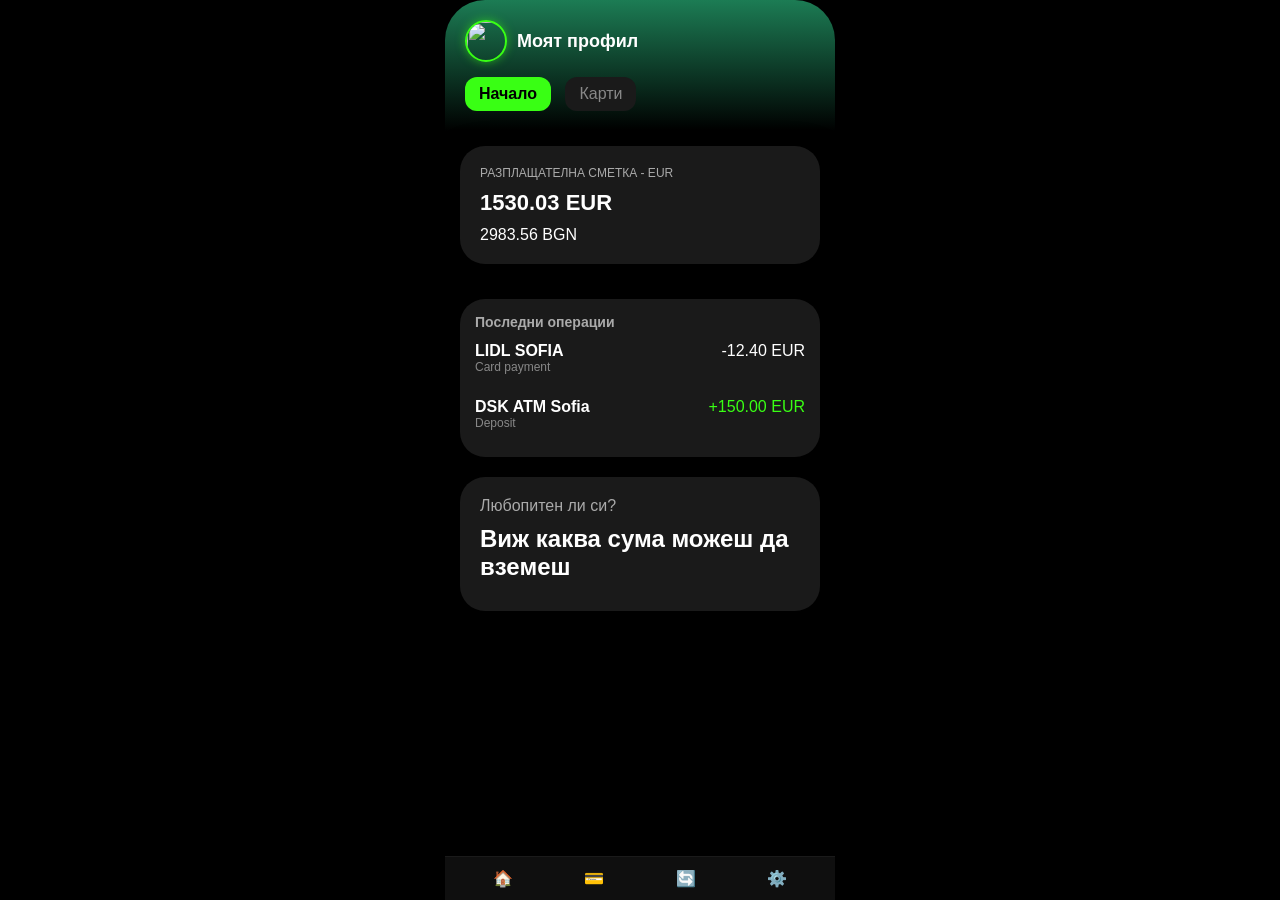
==== index.html @ 355b1a44 "Add files via upload" ====
<!DOCTYPE html>
<html lang="bg">
<head>
<meta charset="UTF-8">
<meta name="viewport" content="width=device-width, initial-scale=1.0">
<title>Bank UI</title>
<link rel="stylesheet" href="style.css">
</head>

<body>

<div class="phone">

  <!-- HEADER -->
  <div class="header">
    <div class="top">
      <img src="img/profile.png" class="avatar">
      <span>Моят профил</span>
    </div>

    <div class="tabs">
      <a href="index.html" class="tab-link active">Начало</a>
      <a href="cards.html" class="tab-link">Карти</a>
    </div>
  </div>

  <!-- CONTENT -->
  <div class="content">

    <!-- CARD -->
    <a href="details.html" class="card">
      <p class="small">РАЗПЛАЩАТЕЛНА СМЕТКА - EUR</p>
      <h2 id="balance"></h2>
      <span id="bgn"></span>
    </a>

    <!-- ACTIONS -->
    <div class="actions">
      
    </div>

   

    <!-- RECENTS -->
    <div class="section">
      <h3>Последни операции</h3>
      <div id="home-transactions"></div>
    </div>

    <!-- PROMO -->
    <div class="promo">
      <p>Любопитен ли си?</p>
      <h2>Виж каква сума можеш да вземеш</h2>
    </div>

  </div>

  <!-- BOTTOM NAV -->
  <div class="bottom">
    <div class="active">🏠</div>
    <div onclick="goTo('cards.html')">💳</div>
    <div>🔄</div>
    <div>⚙️</div>
  </div>

</div>

<script src="script.js"></script>
</body>
</html>
---- style.css ----
/* RESET */
* {
  margin: 0;
  padding: 0;
  box-sizing: border-box;
  font-family: -apple-system, sans-serif;
}

body {
  background: #000;
  color: white;
  transition: opacity 0.25s ease, transform 0.25s ease;
}

/* PAGE TRANSITIONS */
body.fade-out {
  opacity: 0;
  transform: translateX(-20px);
}

body.fade-in {
  opacity: 0;
  transform: translateX(20px);
}

/* PHONE */
.phone {
  max-width: 390px;
  margin: auto;
  min-height: 100vh;
  border-radius: 40px;
  overflow: hidden;
  background: #000;
}

/* HEADER */
.header {
  background: linear-gradient(180deg, #1c7c54 0%, #000 100%);
  padding: 20px;
}

.top {
  display: flex;
  align-items: center;
  gap: 10px;
}

.avatar {
  width: 42px;
  height: 42px;
  border-radius: 50%;
  object-fit: cover;

  border: 2px solid #39ff14;
  box-shadow: 0 0 10px rgba(57,255,20,0.5);
}

.top span {
  font-size: 18px;
  font-weight: 600;
}

/* TABS */
.tabs {
  margin-top: 15px;
}

.tab-link {
  text-decoration: none;
  color: #888;
  padding: 8px 14px;
  border-radius: 12px;
  background: #1a1a1a;
  margin-right: 10px;
  display: inline-block;
}

.tab-link.active {
  background: #39ff14;
  color: black;
  font-weight: 600;
}

/* CONTENT */
.content {
  padding: 15px;
}

/* CARD (HOME) */
.card {
  display: block;
  text-decoration: none;
  color: white;
  background: #1a1a1a;
  border-radius: 25px;
  padding: 20px;
  box-shadow: 0 10px 30px rgba(0,0,0,0.6);
}

.card:active {
  transform: scale(0.97);
}

.small {
  color: #aaa;
  font-size: 12px;
}

.card h2 {
  margin: 10px 0;
  font-size: 22px;
}

/* ACTIONS */
.actions {
  display: flex;
  justify-content: space-around;
  margin: 25px 0 10px;
}

.action {
  width: 55px;
  height: 55px;
  background: #1a1a1a;
  border-radius: 50%;
  display: flex;
  align-items: center;
  justify-content: center;
  color: #39ff14;
  font-size: 20px;
}

/* LABELS */
.labels {
  display: flex;
  justify-content: space-around;
  font-size: 12px;
  color: #39ff14;
  margin-bottom: 20px;
}

/* SECTION */
.section {
  background: #1a1a1a;
  padding: 15px;
  border-radius: 25px;
  margin-bottom: 20px;
}

.section h3 {
  font-size: 14px;
  color: #aaa;
}

/* HOME TRANSACTIONS */
.home-tx {
  display: flex;
  justify-content: space-between;
  padding: 12px 0;
}

.home-tx p {
  font-size: 12px;
  color: #888;
}

/* USERS */
.users {
  display: flex;
  gap: 10px;
  margin-top: 10px;
}

.users div {
  width: 45px;
  height: 45px;
  background: #2a2a2a;
  border-radius: 50%;
  display: flex;
  align-items: center;
  justify-content: center;
  color: #39ff14;
}

/* PROMO */
.promo {
  background: #1a1a1a;
  padding: 20px;
  border-radius: 25px;
}

.promo p {
  color: #aaa;
}

.promo h2 {
  margin: 10px 0;
}

.promo button {
  background: #39ff14;
  color: black;
  border: none;
  padding: 12px;
  border-radius: 12px;
  margin-top: 10px;
  font-weight: 600;
}

/* BOTTOM NAV */
.bottom {
  position: fixed;
  bottom: 0;
  width: 100%;
  max-width: 390px;
  display: flex;
  justify-content: space-around;
  background: #0f0f0f;
  padding: 12px;
  border-top: 1px solid #1a1a1a;
}

.bottom div {
  color: #777;
}

.bottom .active {
  color: #39ff14;
}

/* GREEN TEXT */
.green {
  color: #39ff14;
}

/* ================= CARD VIEW (FINAL) ================= */

.card-view {
  padding: 20px;
  display: flex;
  flex-direction: column;
  align-items: center;
}

/* CONTAINER */
.card-container {
  width: 100%;
  max-width: 320px;
  height: 200px;
  perspective: 1000px;
  margin-bottom: 30px;
  position: relative;
}

/* CARD SIDES */
.card-face {
  width: 100%;
  height: 100%;
  border-radius: 20px;
  position: absolute;
  backface-visibility: hidden;
  transition: transform 0.6s;
  padding: 20px;
  box-shadow: 0 15px 40px rgba(0,0,0,0.6);
}

/* FRONT */
.front {
  background: linear-gradient(135deg, #1c7c54, #0a0a0a);
  color: white;
}

/* BACK */
.back {
  background: #1a1a1a;
  transform: rotateY(180deg);
  color: white;
}

/* FLIP */
.card-container.flip .front {
  transform: rotateY(180deg);
}

.card-container.flip .back {
  transform: rotateY(0deg);
}

/* CHIP */
.chip {
  width: 40px;
  height: 30px;
  background: linear-gradient(#ccc, #999);
  border-radius: 6px;
}

/* NFC */
.nfc {
  position: absolute;
  right: 20px;
  top: 20px;
}

/* FRONT TEXT */
.card-number {
  margin-top: 50px;
  font-size: 20px;
  letter-spacing: 2px;
}

.card-name {
  margin-top: 20px;
  font-size: 14px;
}

.card-exp {
  position: absolute;
  right: 20px;
  bottom: 50px;
  font-size: 14px;
}

.visa {
  position: absolute;
  bottom: 15px;
  right: 20px;
  font-weight: bold;
  font-size: 18px;
}

/* BACK CARD REAL LOOK */
.strip {
  height: 40px;
  background: black;
  margin-top: 20px;
}

/* CVV */
.cvv-area {
  position: absolute;
  top: 40px;
  left: 20px;
  right: 20px;
  background: #eaeaea;
  padding: 10px;
  border-radius: 6px;
  display: flex;
  justify-content: space-between;
  color: black;
}

/* BACK TEXT */
.card-number-back {
  position: absolute;
  top: 109px;
  left: 20px;
  font-size: 18px;
  letter-spacing: 2px;
}

.card-name-back {
  position: absolute;
  bottom: 45px;
  left: 20px;
  font-size: 14px;
}

.card-exp-back {
  position: absolute;
  bottom: 25px;
  left: 20px;
  font-size: 12px;
  color: #aaa;
}

/* BUTTON */
.show-btn {
  background: #39ff14;
  border: none;
  padding: 14px 20px;
  border-radius: 14px;
  font-weight: 600;
  width: 80%;
  max-width: 260px;
  margin-top: 10px;
  box-shadow: 0 5px 15px rgba(57,255,20,0.3);
}

.show-btn:active {
  transform: scale(0.95);
}
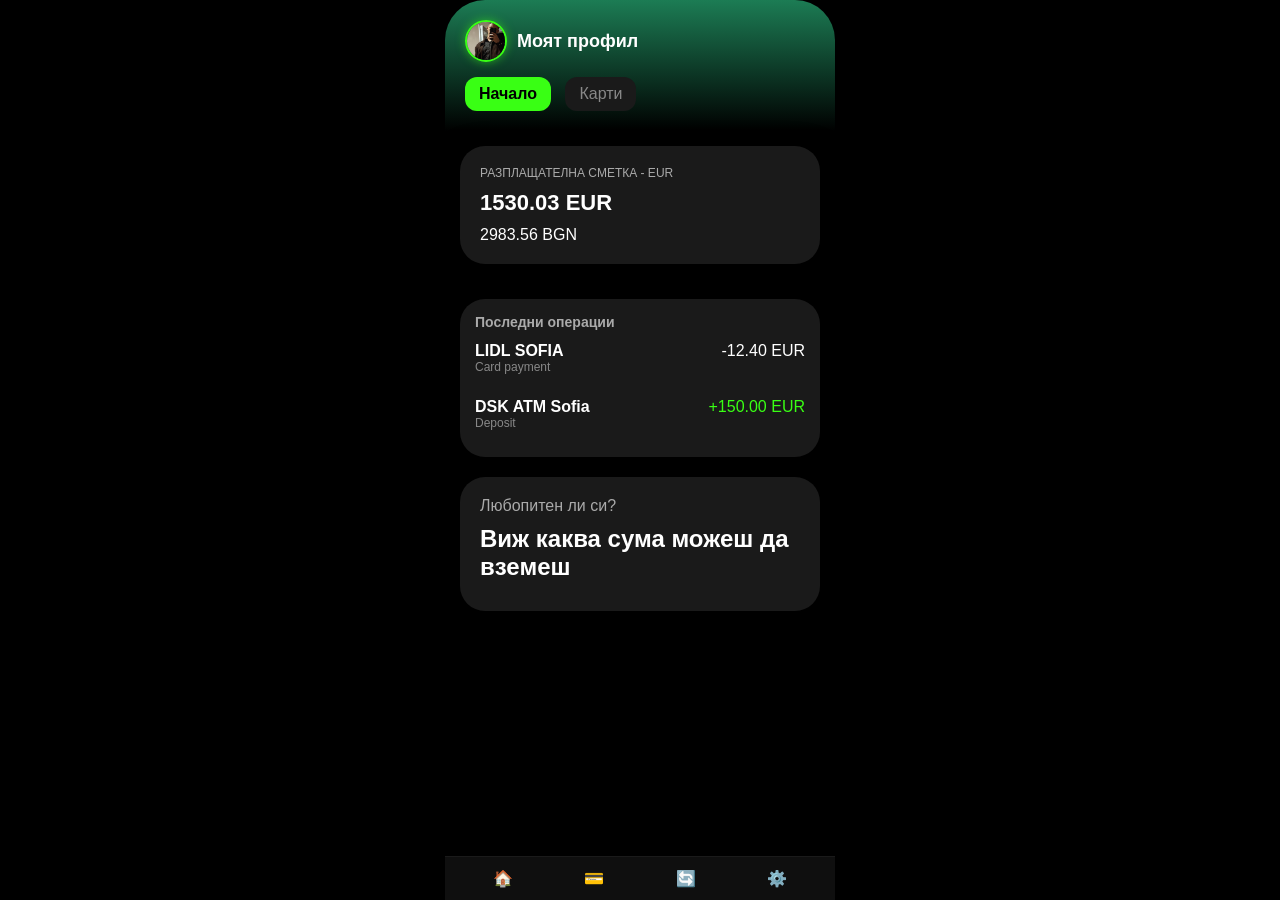
==== commit f67afd4f: "Update index.html" ====
--- a/index.html
+++ b/index.html
@@ -14,7 +14,7 @@
   <!-- HEADER -->
   <div class="header">
     <div class="top">
-      <img src="img/profile.png" class="avatar">
+      <img src="profile.png" class="avatar">
       <span>Моят профил</span>
     </div>
 
@@ -67,4 +67,4 @@
 
 <script src="script.js"></script>
 </body>
-</html>+</html>
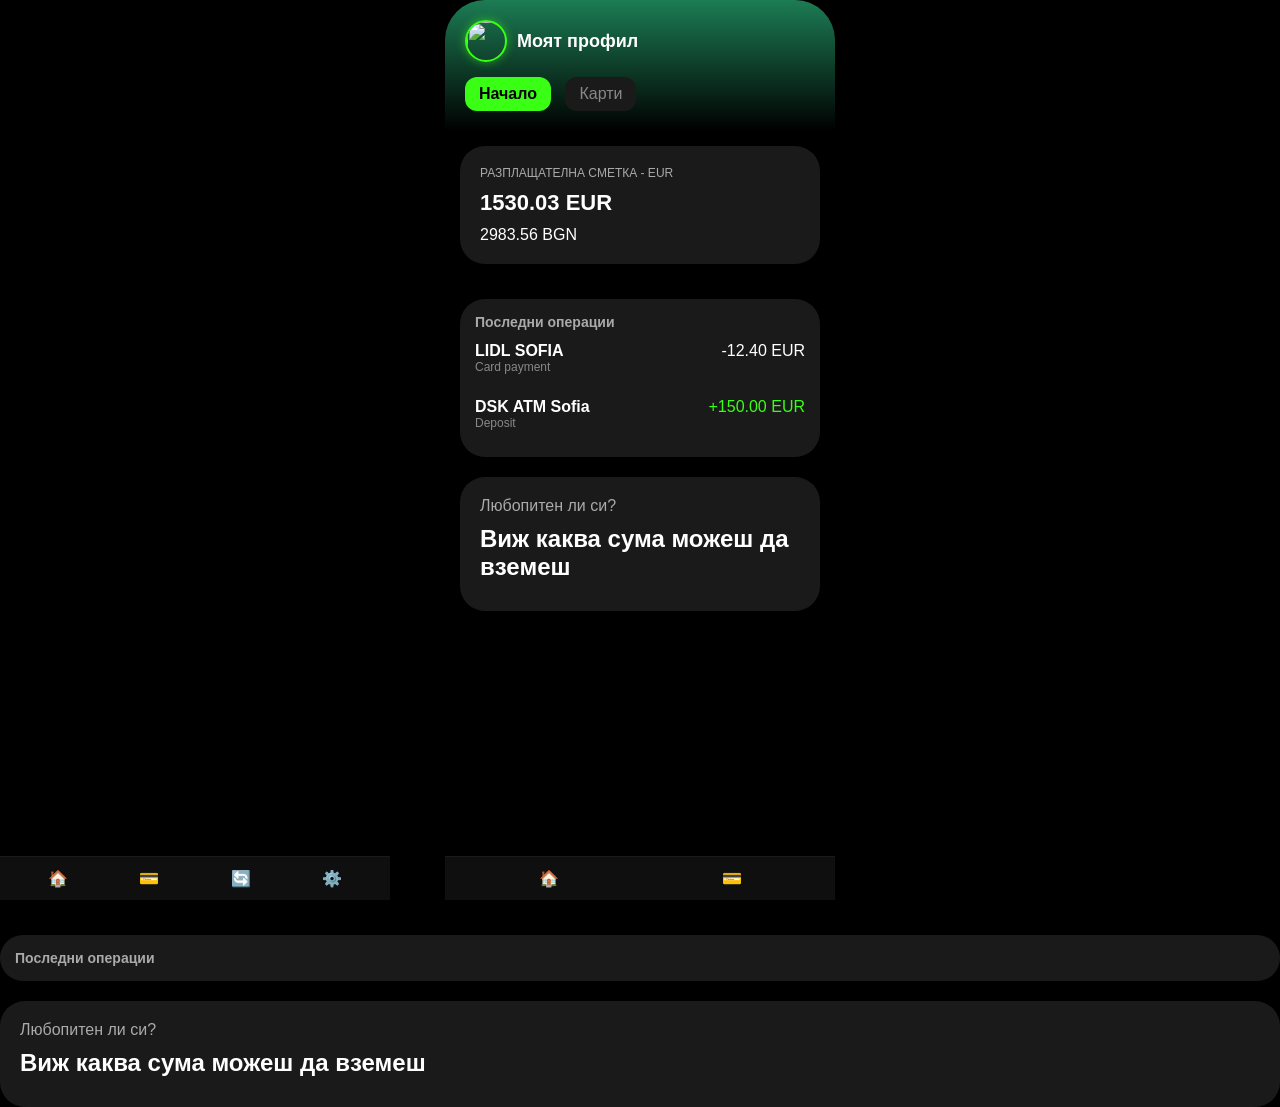
==== commit 1e3aae68: "Update index.html" ====
--- a/index.html
+++ b/index.html
@@ -14,7 +14,7 @@
   <!-- HEADER -->
   <div class="header">
     <div class="top">
-      <img src="profile.png" class="avatar">
+      <img src="img/profile.png" class="avatar">
       <span>Моят профил</span>
     </div>
 
@@ -59,6 +59,38 @@
   <div class="bottom">
     <div class="active">🏠</div>
     <div onclick="goTo('cards.html')">💳</div>
+    
+  </div>
+
+</div>
+
+<script src="script.js"></script>
+</body>
+</html>    <!-- ACTIONS -->
+    <div class="actions">
+      
+    </div>
+
+   
+
+    <!-- RECENTS -->
+    <div class="section">
+      <h3>Последни операции</h3>
+      <div id="home-transactions"></div>
+    </div>
+
+    <!-- PROMO -->
+    <div class="promo">
+      <p>Любопитен ли си?</p>
+      <h2>Виж каква сума можеш да вземеш</h2>
+    </div>
+
+  </div>
+
+  <!-- BOTTOM NAV -->
+  <div class="bottom">
+    <div class="active">🏠</div>
+    <div onclick="goTo('cards.html')">💳</div>
     <div>🔄</div>
     <div>⚙️</div>
   </div>
--- a/style.css
+++ b/style.css
@@ -37,6 +37,7 @@
 .header {
   background: linear-gradient(180deg, #1c7c54 0%, #000 100%);
   padding: 20px;
+  position: relative;
 }
 
 .top {
@@ -235,6 +236,15 @@
 
 /* ================= CARD VIEW (FINAL) ================= */
 
+.back-btn {
+  position: absolute;
+  top: 25px;
+  left: 350px;
+
+  font-size: 22px;
+  color: #39ff14;
+  cursor: pointer;
+}
 .card-view {
   padding: 20px;
   display: flex;
@@ -388,4 +398,358 @@
 
 .show-btn:active {
   transform: scale(0.95);
-}+}.header {
+  background: linear-gradient(180deg, #1c7c54 0%, #000 100%);
+  padding: 20px;
+}
+
+.top {
+  display: flex;
+  align-items: center;
+  gap: 10px;
+}
+
+.avatar {
+  width: 42px;
+  height: 42px;
+  border-radius: 50%;
+  object-fit: cover;
+
+  border: 2px solid #39ff14;
+  box-shadow: 0 0 10px rgba(57,255,20,0.5);
+}
+
+.top span {
+  font-size: 18px;
+  font-weight: 600;
+}
+
+/* TABS */
+.tabs {
+  margin-top: 15px;
+}
+
+.tab-link {
+  text-decoration: none;
+  color: #888;
+  padding: 8px 14px;
+  border-radius: 12px;
+  background: #1a1a1a;
+  margin-right: 10px;
+  display: inline-block;
+}
+
+.tab-link.active {
+  background: #39ff14;
+  color: black;
+  font-weight: 600;
+}
+
+/* CONTENT */
+.content {
+  padding: 15px;
+}
+
+/* CARD (HOME) */
+.card {
+  display: block;
+  text-decoration: none;
+  color: white;
+  background: #1a1a1a;
+  border-radius: 25px;
+  padding: 20px;
+  box-shadow: 0 10px 30px rgba(0,0,0,0.6);
+}
+
+.card:active {
+  transform: scale(0.97);
+}
+
+.small {
+  color: #aaa;
+  font-size: 12px;
+}
+
+.card h2 {
+  margin: 10px 0;
+  font-size: 22px;
+}
+
+/* ACTIONS */
+.actions {
+  display: flex;
+  justify-content: space-around;
+  margin: 25px 0 10px;
+}
+
+.action {
+  width: 55px;
+  height: 55px;
+  background: #1a1a1a;
+  border-radius: 50%;
+  display: flex;
+  align-items: center;
+  justify-content: center;
+  color: #39ff14;
+  font-size: 20px;
+}
+
+/* LABELS */
+.labels {
+  display: flex;
+  justify-content: space-around;
+  font-size: 12px;
+  color: #39ff14;
+  margin-bottom: 20px;
+}
+
+/* SECTION */
+.section {
+  background: #1a1a1a;
+  padding: 15px;
+  border-radius: 25px;
+  margin-bottom: 20px;
+}
+
+.section h3 {
+  font-size: 14px;
+  color: #aaa;
+}
+
+/* HOME TRANSACTIONS */
+.home-tx {
+  display: flex;
+  justify-content: space-between;
+  padding: 12px 0;
+}
+
+.home-tx p {
+  font-size: 12px;
+  color: #888;
+}
+
+/* USERS */
+.users {
+  display: flex;
+  gap: 10px;
+  margin-top: 10px;
+}
+
+.users div {
+  width: 45px;
+  height: 45px;
+  background: #2a2a2a;
+  border-radius: 50%;
+  display: flex;
+  align-items: center;
+  justify-content: center;
+  color: #39ff14;
+}
+
+/* PROMO */
+.promo {
+  background: #1a1a1a;
+  padding: 20px;
+  border-radius: 25px;
+}
+
+.promo p {
+  color: #aaa;
+}
+
+.promo h2 {
+  margin: 10px 0;
+}
+
+.promo button {
+  background: #39ff14;
+  color: black;
+  border: none;
+  padding: 12px;
+  border-radius: 12px;
+  margin-top: 10px;
+  font-weight: 600;
+}
+
+/* BOTTOM NAV */
+.bottom {
+  position: fixed;
+  bottom: 0;
+  width: 100%;
+  max-width: 390px;
+  display: flex;
+  justify-content: space-around;
+  background: #0f0f0f;
+  padding: 12px;
+  border-top: 1px solid #1a1a1a;
+}
+
+.bottom div {
+  color: #777;
+}
+
+.bottom .active {
+  color: #39ff14;
+}
+
+/* GREEN TEXT */
+.green {
+  color: #39ff14;
+}
+
+/* ================= CARD VIEW (FINAL) ================= */
+
+.card-view {
+  padding: 20px;
+  display: flex;
+  flex-direction: column;
+  align-items: center;
+}
+
+/* CONTAINER */
+.card-container {
+  width: 100%;
+  max-width: 320px;
+  height: 200px;
+  perspective: 1000px;
+  margin-bottom: 30px;
+  position: relative;
+}
+
+/* CARD SIDES */
+.card-face {
+  width: 100%;
+  height: 100%;
+  border-radius: 20px;
+  position: absolute;
+  backface-visibility: hidden;
+  transition: transform 0.6s;
+  padding: 20px;
+  box-shadow: 0 15px 40px rgba(0,0,0,0.6);
+}
+
+/* FRONT */
+.front {
+  background: linear-gradient(135deg, #1c7c54, #0a0a0a);
+  color: white;
+}
+
+/* BACK */
+.back {
+  background: #1a1a1a;
+  transform: rotateY(180deg);
+  color: white;
+}
+
+/* FLIP */
+.card-container.flip .front {
+  transform: rotateY(180deg);
+}
+
+.card-container.flip .back {
+  transform: rotateY(0deg);
+}
+
+/* CHIP */
+.chip {
+  width: 40px;
+  height: 30px;
+  background: linear-gradient(#ccc, #999);
+  border-radius: 6px;
+}
+
+/* NFC */
+.nfc {
+  position: absolute;
+  right: 20px;
+  top: 20px;
+}
+
+/* FRONT TEXT */
+.card-number {
+  margin-top: 50px;
+  font-size: 20px;
+  letter-spacing: 2px;
+}
+
+.card-name {
+  margin-top: 20px;
+  font-size: 14px;
+}
+
+.card-exp {
+  position: absolute;
+  right: 20px;
+  bottom: 50px;
+  font-size: 14px;
+}
+
+.visa {
+  position: absolute;
+  bottom: 15px;
+  right: 20px;
+  font-weight: bold;
+  font-size: 18px;
+}
+
+/* BACK CARD REAL LOOK */
+.strip {
+  height: 40px;
+  background: black;
+  margin-top: 20px;
+}
+
+/* CVV */
+.cvv-area {
+  position: absolute;
+  top: 40px;
+  left: 20px;
+  right: 20px;
+  background: #eaeaea;
+  padding: 10px;
+  border-radius: 6px;
+  display: flex;
+  justify-content: space-between;
+  color: black;
+}
+
+/* BACK TEXT */
+.card-number-back {
+  position: absolute;
+  top: 109px;
+  left: 20px;
+  font-size: 18px;
+  letter-spacing: 2px;
+}
+
+.card-name-back {
+  position: absolute;
+  bottom: 45px;
+  left: 20px;
+  font-size: 14px;
+}
+
+.card-exp-back {
+  position: absolute;
+  bottom: 25px;
+  left: 20px;
+  font-size: 12px;
+  color: #aaa;
+}
+
+/* BUTTON */
+.show-btn {
+  background: #39ff14;
+  border: none;
+  padding: 14px 20px;
+  border-radius: 14px;
+  font-weight: 600;
+  width: 80%;
+  max-width: 260px;
+  margin-top: 10px;
+  box-shadow: 0 5px 15px rgba(57,255,20,0.3);
+}
+
+.show-btn:active {
+  transform: scale(0.95);
+}
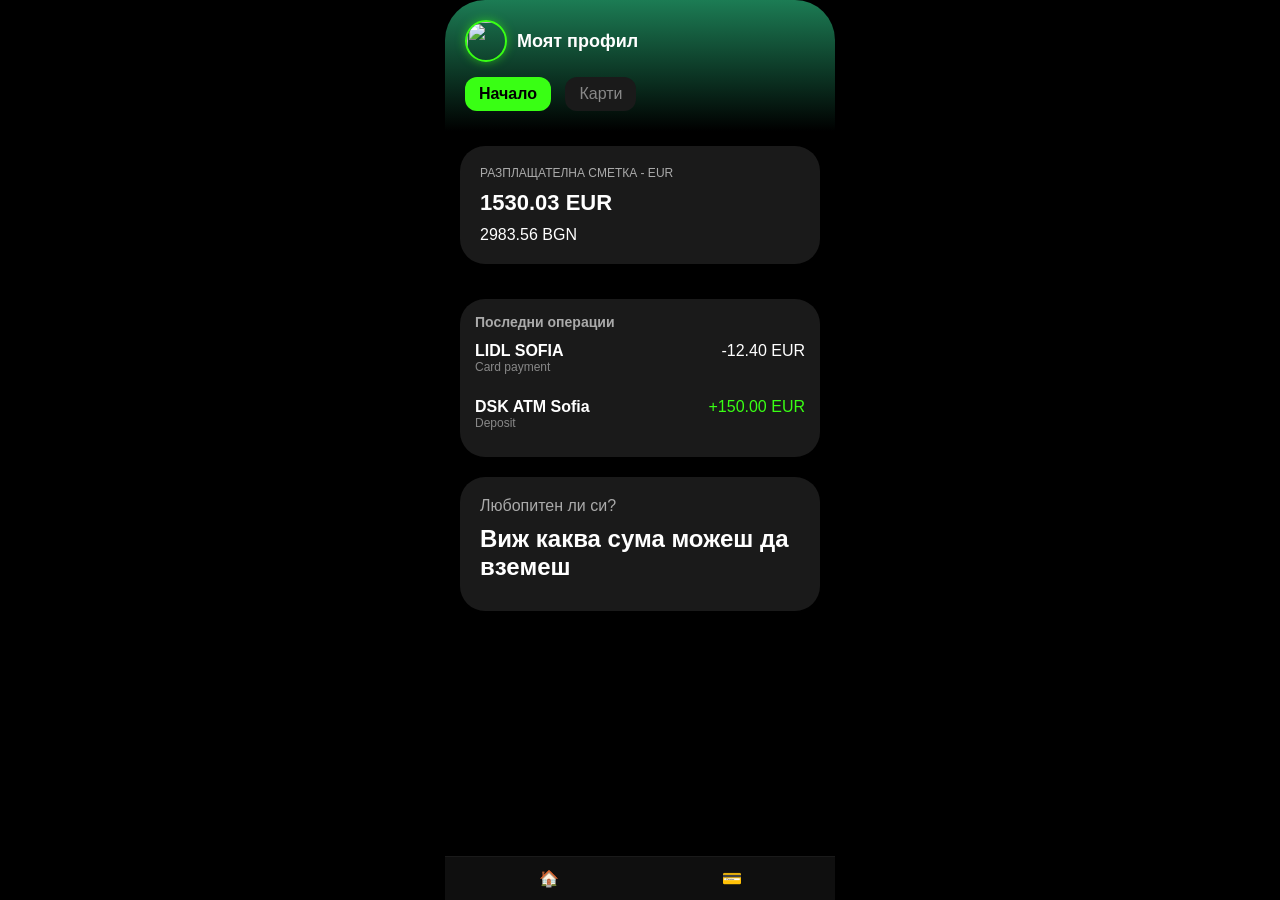
==== commit 86d2064b: "Update index.html" ====
--- a/index.html
+++ b/index.html
@@ -66,37 +66,4 @@
 
 <script src="script.js"></script>
 </body>
-</html>    <!-- ACTIONS -->
-    <div class="actions">
-      
-    </div>
-
-   
-
-    <!-- RECENTS -->
-    <div class="section">
-      <h3>Последни операции</h3>
-      <div id="home-transactions"></div>
-    </div>
-
-    <!-- PROMO -->
-    <div class="promo">
-      <p>Любопитен ли си?</p>
-      <h2>Виж каква сума можеш да вземеш</h2>
-    </div>
-
-  </div>
-
-  <!-- BOTTOM NAV -->
-  <div class="bottom">
-    <div class="active">🏠</div>
-    <div onclick="goTo('cards.html')">💳</div>
-    <div>🔄</div>
-    <div>⚙️</div>
-  </div>
-
-</div>
-
-<script src="script.js"></script>
-</body>
 </html>
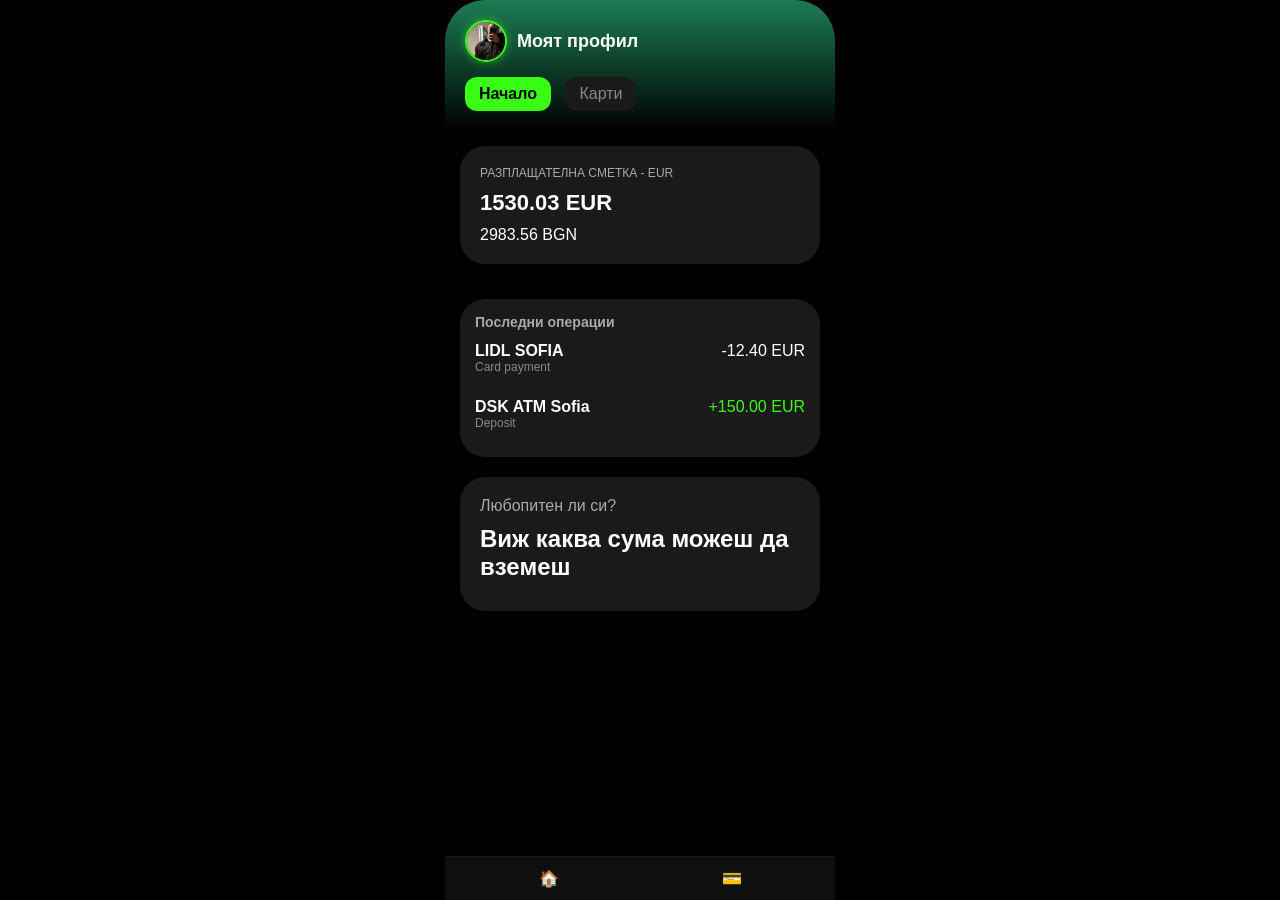
==== commit 2f43b305: "Update index.html" ====
--- a/index.html
+++ b/index.html
@@ -14,7 +14,7 @@
   <!-- HEADER -->
   <div class="header">
     <div class="top">
-      <img src="img/profile.png" class="avatar">
+      <img src="profile.png" class="avatar">
       <span>Моят профил</span>
     </div>
 
--- a/style.css
+++ b/style.css
@@ -398,358 +398,4 @@
 
 .show-btn:active {
   transform: scale(0.95);
-}.header {
-  background: linear-gradient(180deg, #1c7c54 0%, #000 100%);
-  padding: 20px;
-}
-
-.top {
-  display: flex;
-  align-items: center;
-  gap: 10px;
-}
-
-.avatar {
-  width: 42px;
-  height: 42px;
-  border-radius: 50%;
-  object-fit: cover;
-
-  border: 2px solid #39ff14;
-  box-shadow: 0 0 10px rgba(57,255,20,0.5);
-}
-
-.top span {
-  font-size: 18px;
-  font-weight: 600;
-}
-
-/* TABS */
-.tabs {
-  margin-top: 15px;
-}
-
-.tab-link {
-  text-decoration: none;
-  color: #888;
-  padding: 8px 14px;
-  border-radius: 12px;
-  background: #1a1a1a;
-  margin-right: 10px;
-  display: inline-block;
-}
-
-.tab-link.active {
-  background: #39ff14;
-  color: black;
-  font-weight: 600;
-}
-
-/* CONTENT */
-.content {
-  padding: 15px;
-}
-
-/* CARD (HOME) */
-.card {
-  display: block;
-  text-decoration: none;
-  color: white;
-  background: #1a1a1a;
-  border-radius: 25px;
-  padding: 20px;
-  box-shadow: 0 10px 30px rgba(0,0,0,0.6);
-}
-
-.card:active {
-  transform: scale(0.97);
-}
-
-.small {
-  color: #aaa;
-  font-size: 12px;
-}
-
-.card h2 {
-  margin: 10px 0;
-  font-size: 22px;
-}
-
-/* ACTIONS */
-.actions {
-  display: flex;
-  justify-content: space-around;
-  margin: 25px 0 10px;
-}
-
-.action {
-  width: 55px;
-  height: 55px;
-  background: #1a1a1a;
-  border-radius: 50%;
-  display: flex;
-  align-items: center;
-  justify-content: center;
-  color: #39ff14;
-  font-size: 20px;
-}
-
-/* LABELS */
-.labels {
-  display: flex;
-  justify-content: space-around;
-  font-size: 12px;
-  color: #39ff14;
-  margin-bottom: 20px;
-}
-
-/* SECTION */
-.section {
-  background: #1a1a1a;
-  padding: 15px;
-  border-radius: 25px;
-  margin-bottom: 20px;
-}
-
-.section h3 {
-  font-size: 14px;
-  color: #aaa;
-}
-
-/* HOME TRANSACTIONS */
-.home-tx {
-  display: flex;
-  justify-content: space-between;
-  padding: 12px 0;
-}
-
-.home-tx p {
-  font-size: 12px;
-  color: #888;
-}
-
-/* USERS */
-.users {
-  display: flex;
-  gap: 10px;
-  margin-top: 10px;
-}
-
-.users div {
-  width: 45px;
-  height: 45px;
-  background: #2a2a2a;
-  border-radius: 50%;
-  display: flex;
-  align-items: center;
-  justify-content: center;
-  color: #39ff14;
-}
-
-/* PROMO */
-.promo {
-  background: #1a1a1a;
-  padding: 20px;
-  border-radius: 25px;
-}
-
-.promo p {
-  color: #aaa;
-}
-
-.promo h2 {
-  margin: 10px 0;
-}
-
-.promo button {
-  background: #39ff14;
-  color: black;
-  border: none;
-  padding: 12px;
-  border-radius: 12px;
-  margin-top: 10px;
-  font-weight: 600;
-}
-
-/* BOTTOM NAV */
-.bottom {
-  position: fixed;
-  bottom: 0;
-  width: 100%;
-  max-width: 390px;
-  display: flex;
-  justify-content: space-around;
-  background: #0f0f0f;
-  padding: 12px;
-  border-top: 1px solid #1a1a1a;
-}
-
-.bottom div {
-  color: #777;
-}
-
-.bottom .active {
-  color: #39ff14;
-}
-
-/* GREEN TEXT */
-.green {
-  color: #39ff14;
-}
-
-/* ================= CARD VIEW (FINAL) ================= */
-
-.card-view {
-  padding: 20px;
-  display: flex;
-  flex-direction: column;
-  align-items: center;
-}
-
-/* CONTAINER */
-.card-container {
-  width: 100%;
-  max-width: 320px;
-  height: 200px;
-  perspective: 1000px;
-  margin-bottom: 30px;
-  position: relative;
-}
-
-/* CARD SIDES */
-.card-face {
-  width: 100%;
-  height: 100%;
-  border-radius: 20px;
-  position: absolute;
-  backface-visibility: hidden;
-  transition: transform 0.6s;
-  padding: 20px;
-  box-shadow: 0 15px 40px rgba(0,0,0,0.6);
-}
-
-/* FRONT */
-.front {
-  background: linear-gradient(135deg, #1c7c54, #0a0a0a);
-  color: white;
-}
-
-/* BACK */
-.back {
-  background: #1a1a1a;
-  transform: rotateY(180deg);
-  color: white;
-}
-
-/* FLIP */
-.card-container.flip .front {
-  transform: rotateY(180deg);
-}
-
-.card-container.flip .back {
-  transform: rotateY(0deg);
-}
-
-/* CHIP */
-.chip {
-  width: 40px;
-  height: 30px;
-  background: linear-gradient(#ccc, #999);
-  border-radius: 6px;
-}
-
-/* NFC */
-.nfc {
-  position: absolute;
-  right: 20px;
-  top: 20px;
-}
-
-/* FRONT TEXT */
-.card-number {
-  margin-top: 50px;
-  font-size: 20px;
-  letter-spacing: 2px;
-}
-
-.card-name {
-  margin-top: 20px;
-  font-size: 14px;
-}
-
-.card-exp {
-  position: absolute;
-  right: 20px;
-  bottom: 50px;
-  font-size: 14px;
-}
-
-.visa {
-  position: absolute;
-  bottom: 15px;
-  right: 20px;
-  font-weight: bold;
-  font-size: 18px;
-}
-
-/* BACK CARD REAL LOOK */
-.strip {
-  height: 40px;
-  background: black;
-  margin-top: 20px;
-}
-
-/* CVV */
-.cvv-area {
-  position: absolute;
-  top: 40px;
-  left: 20px;
-  right: 20px;
-  background: #eaeaea;
-  padding: 10px;
-  border-radius: 6px;
-  display: flex;
-  justify-content: space-between;
-  color: black;
-}
-
-/* BACK TEXT */
-.card-number-back {
-  position: absolute;
-  top: 109px;
-  left: 20px;
-  font-size: 18px;
-  letter-spacing: 2px;
-}
-
-.card-name-back {
-  position: absolute;
-  bottom: 45px;
-  left: 20px;
-  font-size: 14px;
-}
-
-.card-exp-back {
-  position: absolute;
-  bottom: 25px;
-  left: 20px;
-  font-size: 12px;
-  color: #aaa;
-}
-
-/* BUTTON */
-.show-btn {
-  background: #39ff14;
-  border: none;
-  padding: 14px 20px;
-  border-radius: 14px;
-  font-weight: 600;
-  width: 80%;
-  max-width: 260px;
-  margin-top: 10px;
-  box-shadow: 0 5px 15px rgba(57,255,20,0.3);
-}
-
-.show-btn:active {
-  transform: scale(0.95);
-}
+}
